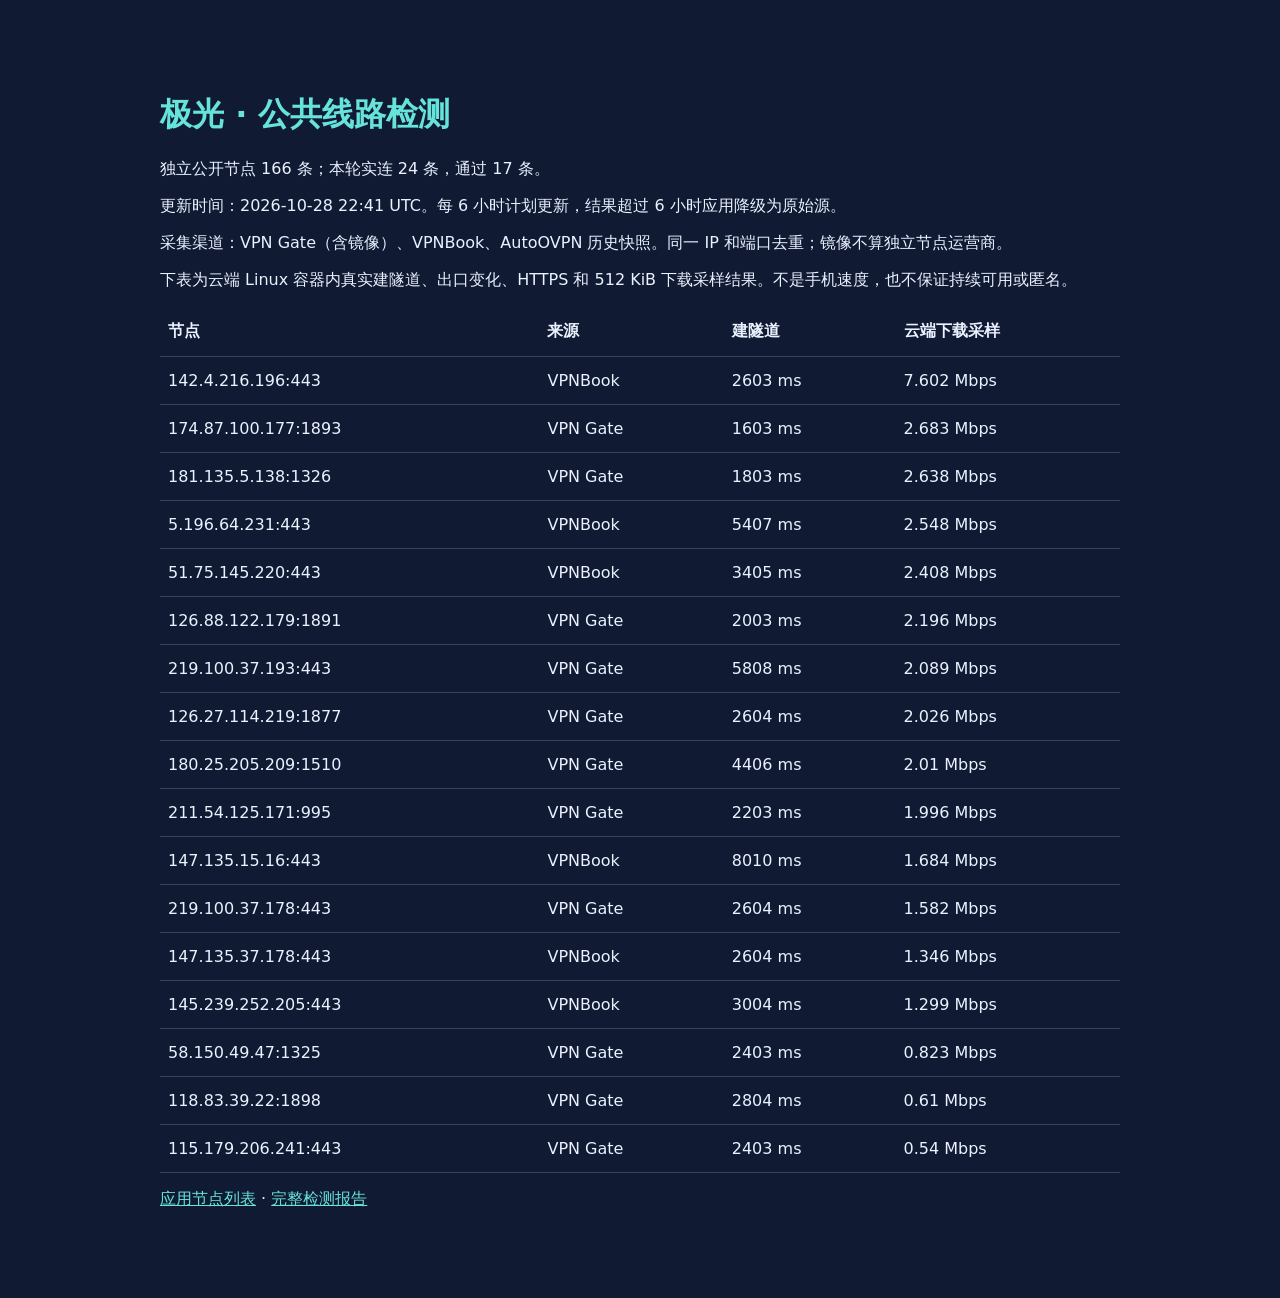
==== index.html @ 96c667cc "Refresh measured public node feed" ====
<!doctype html><html lang="zh-CN"><meta charset="utf-8"><meta name="viewport" content="width=device-width,initial-scale=1"><title>极光 · 公共线路检测</title>
<style>body{font:16px system-ui;background:#101a32;color:#eaf1ff;max-width:960px;margin:48px auto;padding:24px}h1{color:#66e3db}table{width:100%;border-collapse:collapse}th,td{text-align:left;padding:14px 8px;border-bottom:1px solid #334564}a{color:#66e3db}small{color:#b2c4df}</style><h1>极光 · 公共线路检测</h1><p>独立公开节点 166 条；本轮实连 24 条，通过 17 条。</p><p>更新时间：2026-10-28 22:41 UTC。每 6 小时计划更新，结果超过 6 小时应用降级为原始源。</p><p>采集渠道：VPN Gate（含镜像）、VPNBook、AutoOVPN 历史快照。同一 IP 和端口去重；镜像不算独立节点运营商。</p><p>下表为云端 Linux 容器内真实建隧道、出口变化、HTTPS 和 512 KiB 下载采样结果。不是手机速度，也不保证持续可用或匿名。</p><table><thead><tr><th>节点</th><th>来源</th><th>建隧道</th><th>云端下载采样</th></tr></thead><tbody><tr><td>142.4.216.196:443</td><td>VPNBook</td><td>2603 ms</td><td>7.602 Mbps</td></tr><tr><td>174.87.100.177:1893</td><td>VPN Gate</td><td>1603 ms</td><td>2.683 Mbps</td></tr><tr><td>181.135.5.138:1326</td><td>VPN Gate</td><td>1803 ms</td><td>2.638 Mbps</td></tr><tr><td>5.196.64.231:443</td><td>VPNBook</td><td>5407 ms</td><td>2.548 Mbps</td></tr><tr><td>51.75.145.220:443</td><td>VPNBook</td><td>3405 ms</td><td>2.408 Mbps</td></tr><tr><td>126.88.122.179:1891</td><td>VPN Gate</td><td>2003 ms</td><td>2.196 Mbps</td></tr><tr><td>219.100.37.193:443</td><td>VPN Gate</td><td>5808 ms</td><td>2.089 Mbps</td></tr><tr><td>126.27.114.219:1877</td><td>VPN Gate</td><td>2604 ms</td><td>2.026 Mbps</td></tr><tr><td>180.25.205.209:1510</td><td>VPN Gate</td><td>4406 ms</td><td>2.01 Mbps</td></tr><tr><td>211.54.125.171:995</td><td>VPN Gate</td><td>2203 ms</td><td>1.996 Mbps</td></tr><tr><td>147.135.15.16:443</td><td>VPNBook</td><td>8010 ms</td><td>1.684 Mbps</td></tr><tr><td>219.100.37.178:443</td><td>VPN Gate</td><td>2604 ms</td><td>1.582 Mbps</td></tr><tr><td>147.135.37.178:443</td><td>VPNBook</td><td>2604 ms</td><td>1.346 Mbps</td></tr><tr><td>145.239.252.205:443</td><td>VPNBook</td><td>3004 ms</td><td>1.299 Mbps</td></tr><tr><td>58.150.49.47:1325</td><td>VPN Gate</td><td>2403 ms</td><td>0.823 Mbps</td></tr><tr><td>118.83.39.22:1898</td><td>VPN Gate</td><td>2804 ms</td><td>0.61 Mbps</td></tr><tr><td>115.179.206.241:443</td><td>VPN Gate</td><td>2403 ms</td><td>0.54 Mbps</td></tr></tbody></table><p><a href="nodes.csv">应用节点列表</a> · <a href="status.json">完整检测报告</a></p></html>
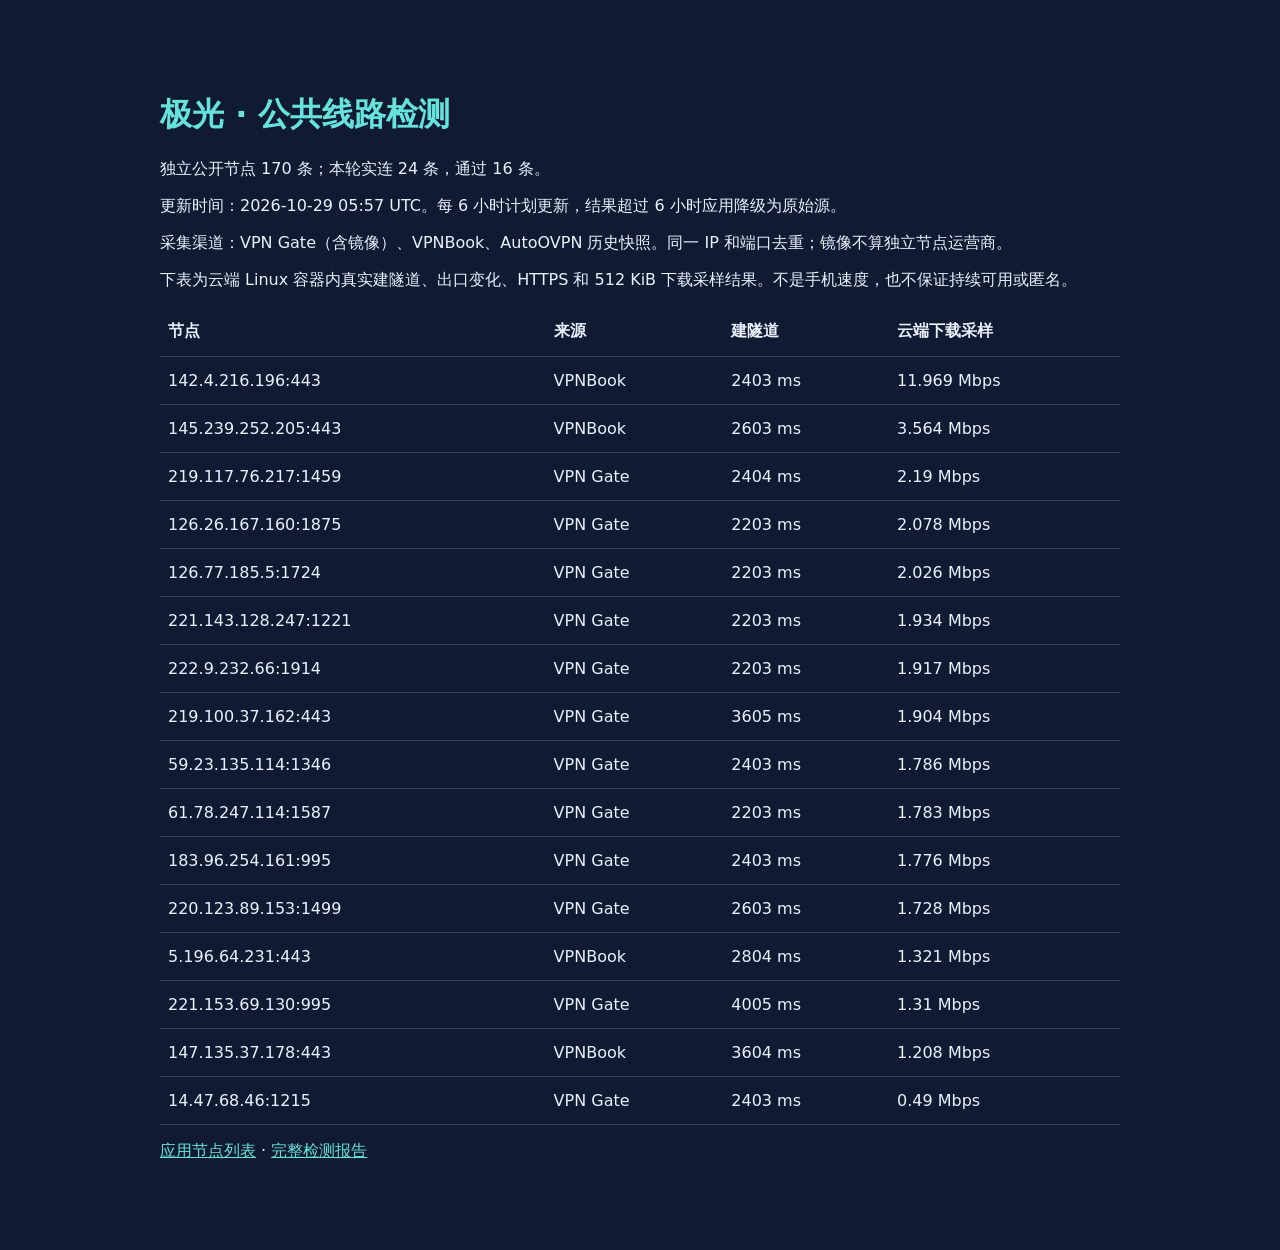
==== commit cb4a4c71: "Refresh measured public node feed" ====
--- a/index.html
+++ b/index.html
@@ -1,2 +1,2 @@
 <!doctype html><html lang="zh-CN"><meta charset="utf-8"><meta name="viewport" content="width=device-width,initial-scale=1"><title>极光 · 公共线路检测</title>
-<style>body{font:16px system-ui;background:#101a32;color:#eaf1ff;max-width:960px;margin:48px auto;padding:24px}h1{color:#66e3db}table{width:100%;border-collapse:collapse}th,td{text-align:left;padding:14px 8px;border-bottom:1px solid #334564}a{color:#66e3db}small{color:#b2c4df}</style><h1>极光 · 公共线路检测</h1><p>独立公开节点 166 条；本轮实连 24 条，通过 17 条。</p><p>更新时间：2026-10-28 22:41 UTC。每 6 小时计划更新，结果超过 6 小时应用降级为原始源。</p><p>采集渠道：VPN Gate（含镜像）、VPNBook、AutoOVPN 历史快照。同一 IP 和端口去重；镜像不算独立节点运营商。</p><p>下表为云端 Linux 容器内真实建隧道、出口变化、HTTPS 和 512 KiB 下载采样结果。不是手机速度，也不保证持续可用或匿名。</p><table><thead><tr><th>节点</th><th>来源</th><th>建隧道</th><th>云端下载采样</th></tr></thead><tbody><tr><td>142.4.216.196:443</td><td>VPNBook</td><td>2603 ms</td><td>7.602 Mbps</td></tr><tr><td>174.87.100.177:1893</td><td>VPN Gate</td><td>1603 ms</td><td>2.683 Mbps</td></tr><tr><td>181.135.5.138:1326</td><td>VPN Gate</td><td>1803 ms</td><td>2.638 Mbps</td></tr><tr><td>5.196.64.231:443</td><td>VPNBook</td><td>5407 ms</td><td>2.548 Mbps</td></tr><tr><td>51.75.145.220:443</td><td>VPNBook</td><td>3405 ms</td><td>2.408 Mbps</td></tr><tr><td>126.88.122.179:1891</td><td>VPN Gate</td><td>2003 ms</td><td>2.196 Mbps</td></tr><tr><td>219.100.37.193:443</td><td>VPN Gate</td><td>5808 ms</td><td>2.089 Mbps</td></tr><tr><td>126.27.114.219:1877</td><td>VPN Gate</td><td>2604 ms</td><td>2.026 Mbps</td></tr><tr><td>180.25.205.209:1510</td><td>VPN Gate</td><td>4406 ms</td><td>2.01 Mbps</td></tr><tr><td>211.54.125.171:995</td><td>VPN Gate</td><td>2203 ms</td><td>1.996 Mbps</td></tr><tr><td>147.135.15.16:443</td><td>VPNBook</td><td>8010 ms</td><td>1.684 Mbps</td></tr><tr><td>219.100.37.178:443</td><td>VPN Gate</td><td>2604 ms</td><td>1.582 Mbps</td></tr><tr><td>147.135.37.178:443</td><td>VPNBook</td><td>2604 ms</td><td>1.346 Mbps</td></tr><tr><td>145.239.252.205:443</td><td>VPNBook</td><td>3004 ms</td><td>1.299 Mbps</td></tr><tr><td>58.150.49.47:1325</td><td>VPN Gate</td><td>2403 ms</td><td>0.823 Mbps</td></tr><tr><td>118.83.39.22:1898</td><td>VPN Gate</td><td>2804 ms</td><td>0.61 Mbps</td></tr><tr><td>115.179.206.241:443</td><td>VPN Gate</td><td>2403 ms</td><td>0.54 Mbps</td></tr></tbody></table><p><a href="nodes.csv">应用节点列表</a> · <a href="status.json">完整检测报告</a></p></html>+<style>body{font:16px system-ui;background:#101a32;color:#eaf1ff;max-width:960px;margin:48px auto;padding:24px}h1{color:#66e3db}table{width:100%;border-collapse:collapse}th,td{text-align:left;padding:14px 8px;border-bottom:1px solid #334564}a{color:#66e3db}small{color:#b2c4df}</style><h1>极光 · 公共线路检测</h1><p>独立公开节点 170 条；本轮实连 24 条，通过 16 条。</p><p>更新时间：2026-10-29 05:57 UTC。每 6 小时计划更新，结果超过 6 小时应用降级为原始源。</p><p>采集渠道：VPN Gate（含镜像）、VPNBook、AutoOVPN 历史快照。同一 IP 和端口去重；镜像不算独立节点运营商。</p><p>下表为云端 Linux 容器内真实建隧道、出口变化、HTTPS 和 512 KiB 下载采样结果。不是手机速度，也不保证持续可用或匿名。</p><table><thead><tr><th>节点</th><th>来源</th><th>建隧道</th><th>云端下载采样</th></tr></thead><tbody><tr><td>142.4.216.196:443</td><td>VPNBook</td><td>2403 ms</td><td>11.969 Mbps</td></tr><tr><td>145.239.252.205:443</td><td>VPNBook</td><td>2603 ms</td><td>3.564 Mbps</td></tr><tr><td>219.117.76.217:1459</td><td>VPN Gate</td><td>2404 ms</td><td>2.19 Mbps</td></tr><tr><td>126.26.167.160:1875</td><td>VPN Gate</td><td>2203 ms</td><td>2.078 Mbps</td></tr><tr><td>126.77.185.5:1724</td><td>VPN Gate</td><td>2203 ms</td><td>2.026 Mbps</td></tr><tr><td>221.143.128.247:1221</td><td>VPN Gate</td><td>2203 ms</td><td>1.934 Mbps</td></tr><tr><td>222.9.232.66:1914</td><td>VPN Gate</td><td>2203 ms</td><td>1.917 Mbps</td></tr><tr><td>219.100.37.162:443</td><td>VPN Gate</td><td>3605 ms</td><td>1.904 Mbps</td></tr><tr><td>59.23.135.114:1346</td><td>VPN Gate</td><td>2403 ms</td><td>1.786 Mbps</td></tr><tr><td>61.78.247.114:1587</td><td>VPN Gate</td><td>2203 ms</td><td>1.783 Mbps</td></tr><tr><td>183.96.254.161:995</td><td>VPN Gate</td><td>2403 ms</td><td>1.776 Mbps</td></tr><tr><td>220.123.89.153:1499</td><td>VPN Gate</td><td>2603 ms</td><td>1.728 Mbps</td></tr><tr><td>5.196.64.231:443</td><td>VPNBook</td><td>2804 ms</td><td>1.321 Mbps</td></tr><tr><td>221.153.69.130:995</td><td>VPN Gate</td><td>4005 ms</td><td>1.31 Mbps</td></tr><tr><td>147.135.37.178:443</td><td>VPNBook</td><td>3604 ms</td><td>1.208 Mbps</td></tr><tr><td>14.47.68.46:1215</td><td>VPN Gate</td><td>2403 ms</td><td>0.49 Mbps</td></tr></tbody></table><p><a href="nodes.csv">应用节点列表</a> · <a href="status.json">完整检测报告</a></p></html>
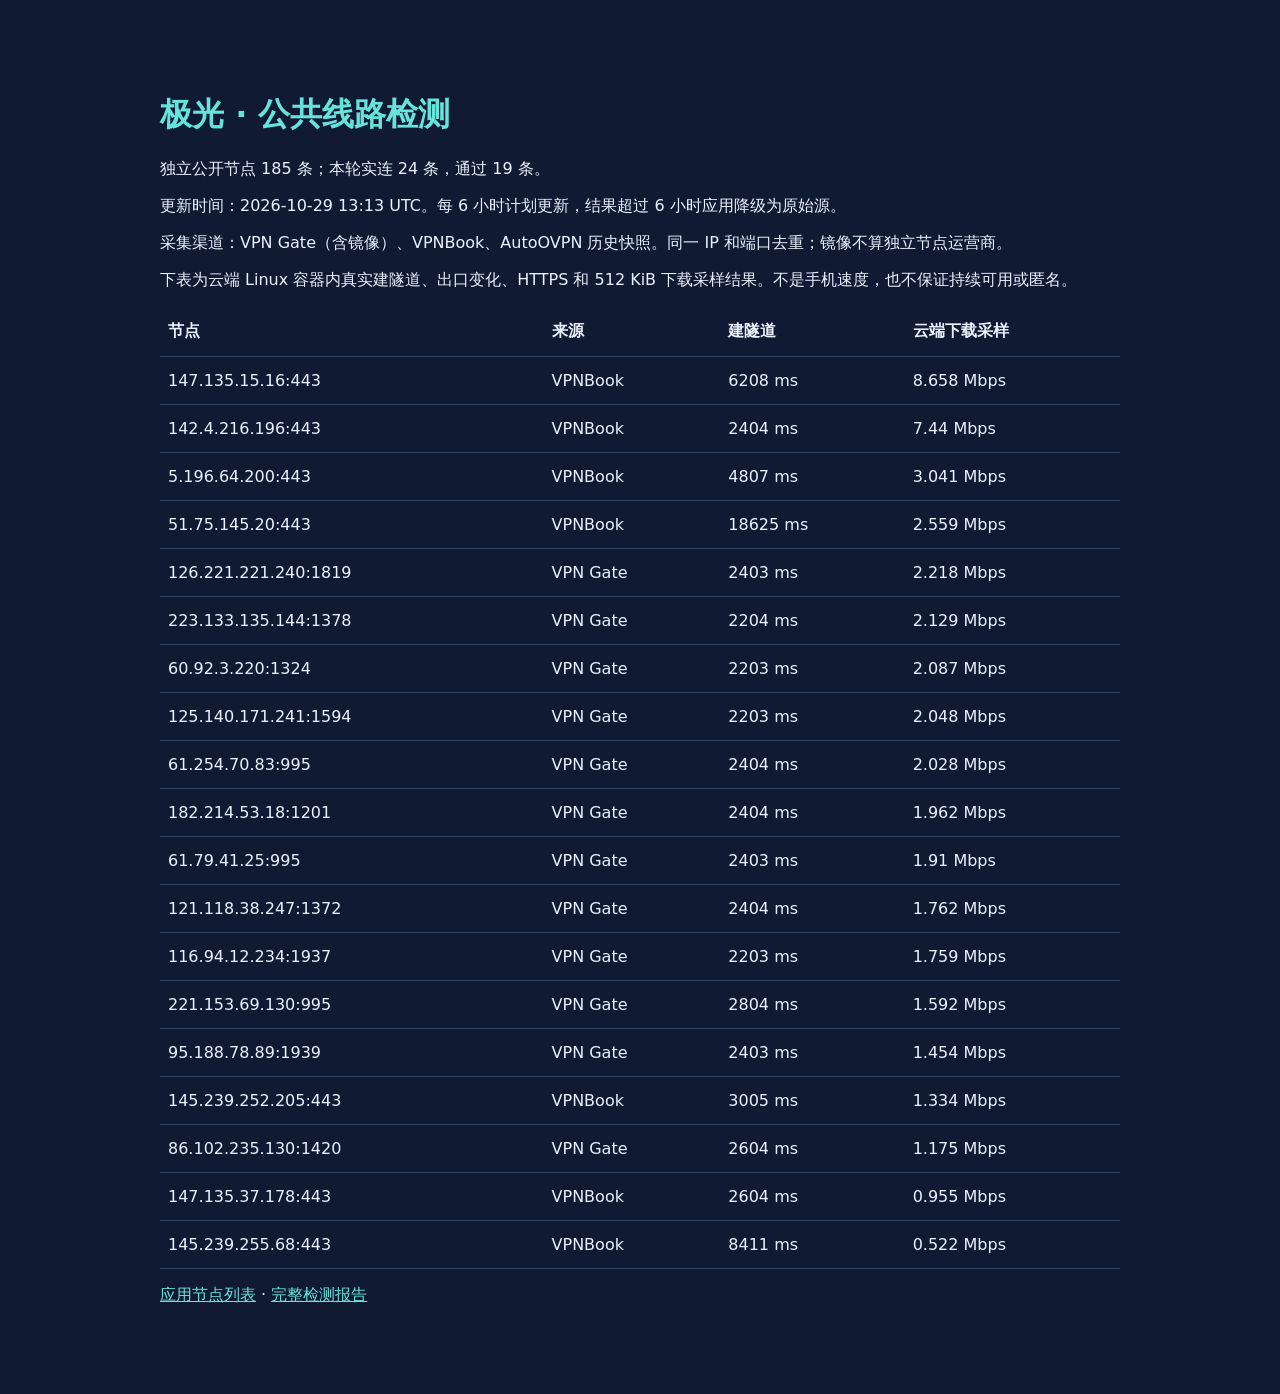
==== commit f9646e19: "Refresh measured public node feed" ====
--- a/index.html
+++ b/index.html
@@ -1,2 +1,2 @@
 <!doctype html><html lang="zh-CN"><meta charset="utf-8"><meta name="viewport" content="width=device-width,initial-scale=1"><title>极光 · 公共线路检测</title>
-<style>body{font:16px system-ui;background:#101a32;color:#eaf1ff;max-width:960px;margin:48px auto;padding:24px}h1{color:#66e3db}table{width:100%;border-collapse:collapse}th,td{text-align:left;padding:14px 8px;border-bottom:1px solid #334564}a{color:#66e3db}small{color:#b2c4df}</style><h1>极光 · 公共线路检测</h1><p>独立公开节点 170 条；本轮实连 24 条，通过 16 条。</p><p>更新时间：2026-10-29 05:57 UTC。每 6 小时计划更新，结果超过 6 小时应用降级为原始源。</p><p>采集渠道：VPN Gate（含镜像）、VPNBook、AutoOVPN 历史快照。同一 IP 和端口去重；镜像不算独立节点运营商。</p><p>下表为云端 Linux 容器内真实建隧道、出口变化、HTTPS 和 512 KiB 下载采样结果。不是手机速度，也不保证持续可用或匿名。</p><table><thead><tr><th>节点</th><th>来源</th><th>建隧道</th><th>云端下载采样</th></tr></thead><tbody><tr><td>142.4.216.196:443</td><td>VPNBook</td><td>2403 ms</td><td>11.969 Mbps</td></tr><tr><td>145.239.252.205:443</td><td>VPNBook</td><td>2603 ms</td><td>3.564 Mbps</td></tr><tr><td>219.117.76.217:1459</td><td>VPN Gate</td><td>2404 ms</td><td>2.19 Mbps</td></tr><tr><td>126.26.167.160:1875</td><td>VPN Gate</td><td>2203 ms</td><td>2.078 Mbps</td></tr><tr><td>126.77.185.5:1724</td><td>VPN Gate</td><td>2203 ms</td><td>2.026 Mbps</td></tr><tr><td>221.143.128.247:1221</td><td>VPN Gate</td><td>2203 ms</td><td>1.934 Mbps</td></tr><tr><td>222.9.232.66:1914</td><td>VPN Gate</td><td>2203 ms</td><td>1.917 Mbps</td></tr><tr><td>219.100.37.162:443</td><td>VPN Gate</td><td>3605 ms</td><td>1.904 Mbps</td></tr><tr><td>59.23.135.114:1346</td><td>VPN Gate</td><td>2403 ms</td><td>1.786 Mbps</td></tr><tr><td>61.78.247.114:1587</td><td>VPN Gate</td><td>2203 ms</td><td>1.783 Mbps</td></tr><tr><td>183.96.254.161:995</td><td>VPN Gate</td><td>2403 ms</td><td>1.776 Mbps</td></tr><tr><td>220.123.89.153:1499</td><td>VPN Gate</td><td>2603 ms</td><td>1.728 Mbps</td></tr><tr><td>5.196.64.231:443</td><td>VPNBook</td><td>2804 ms</td><td>1.321 Mbps</td></tr><tr><td>221.153.69.130:995</td><td>VPN Gate</td><td>4005 ms</td><td>1.31 Mbps</td></tr><tr><td>147.135.37.178:443</td><td>VPNBook</td><td>3604 ms</td><td>1.208 Mbps</td></tr><tr><td>14.47.68.46:1215</td><td>VPN Gate</td><td>2403 ms</td><td>0.49 Mbps</td></tr></tbody></table><p><a href="nodes.csv">应用节点列表</a> · <a href="status.json">完整检测报告</a></p></html>+<style>body{font:16px system-ui;background:#101a32;color:#eaf1ff;max-width:960px;margin:48px auto;padding:24px}h1{color:#66e3db}table{width:100%;border-collapse:collapse}th,td{text-align:left;padding:14px 8px;border-bottom:1px solid #334564}a{color:#66e3db}small{color:#b2c4df}</style><h1>极光 · 公共线路检测</h1><p>独立公开节点 185 条；本轮实连 24 条，通过 19 条。</p><p>更新时间：2026-10-29 13:13 UTC。每 6 小时计划更新，结果超过 6 小时应用降级为原始源。</p><p>采集渠道：VPN Gate（含镜像）、VPNBook、AutoOVPN 历史快照。同一 IP 和端口去重；镜像不算独立节点运营商。</p><p>下表为云端 Linux 容器内真实建隧道、出口变化、HTTPS 和 512 KiB 下载采样结果。不是手机速度，也不保证持续可用或匿名。</p><table><thead><tr><th>节点</th><th>来源</th><th>建隧道</th><th>云端下载采样</th></tr></thead><tbody><tr><td>147.135.15.16:443</td><td>VPNBook</td><td>6208 ms</td><td>8.658 Mbps</td></tr><tr><td>142.4.216.196:443</td><td>VPNBook</td><td>2404 ms</td><td>7.44 Mbps</td></tr><tr><td>5.196.64.200:443</td><td>VPNBook</td><td>4807 ms</td><td>3.041 Mbps</td></tr><tr><td>51.75.145.20:443</td><td>VPNBook</td><td>18625 ms</td><td>2.559 Mbps</td></tr><tr><td>126.221.221.240:1819</td><td>VPN Gate</td><td>2403 ms</td><td>2.218 Mbps</td></tr><tr><td>223.133.135.144:1378</td><td>VPN Gate</td><td>2204 ms</td><td>2.129 Mbps</td></tr><tr><td>60.92.3.220:1324</td><td>VPN Gate</td><td>2203 ms</td><td>2.087 Mbps</td></tr><tr><td>125.140.171.241:1594</td><td>VPN Gate</td><td>2203 ms</td><td>2.048 Mbps</td></tr><tr><td>61.254.70.83:995</td><td>VPN Gate</td><td>2404 ms</td><td>2.028 Mbps</td></tr><tr><td>182.214.53.18:1201</td><td>VPN Gate</td><td>2404 ms</td><td>1.962 Mbps</td></tr><tr><td>61.79.41.25:995</td><td>VPN Gate</td><td>2403 ms</td><td>1.91 Mbps</td></tr><tr><td>121.118.38.247:1372</td><td>VPN Gate</td><td>2404 ms</td><td>1.762 Mbps</td></tr><tr><td>116.94.12.234:1937</td><td>VPN Gate</td><td>2203 ms</td><td>1.759 Mbps</td></tr><tr><td>221.153.69.130:995</td><td>VPN Gate</td><td>2804 ms</td><td>1.592 Mbps</td></tr><tr><td>95.188.78.89:1939</td><td>VPN Gate</td><td>2403 ms</td><td>1.454 Mbps</td></tr><tr><td>145.239.252.205:443</td><td>VPNBook</td><td>3005 ms</td><td>1.334 Mbps</td></tr><tr><td>86.102.235.130:1420</td><td>VPN Gate</td><td>2604 ms</td><td>1.175 Mbps</td></tr><tr><td>147.135.37.178:443</td><td>VPNBook</td><td>2604 ms</td><td>0.955 Mbps</td></tr><tr><td>145.239.255.68:443</td><td>VPNBook</td><td>8411 ms</td><td>0.522 Mbps</td></tr></tbody></table><p><a href="nodes.csv">应用节点列表</a> · <a href="status.json">完整检测报告</a></p></html>
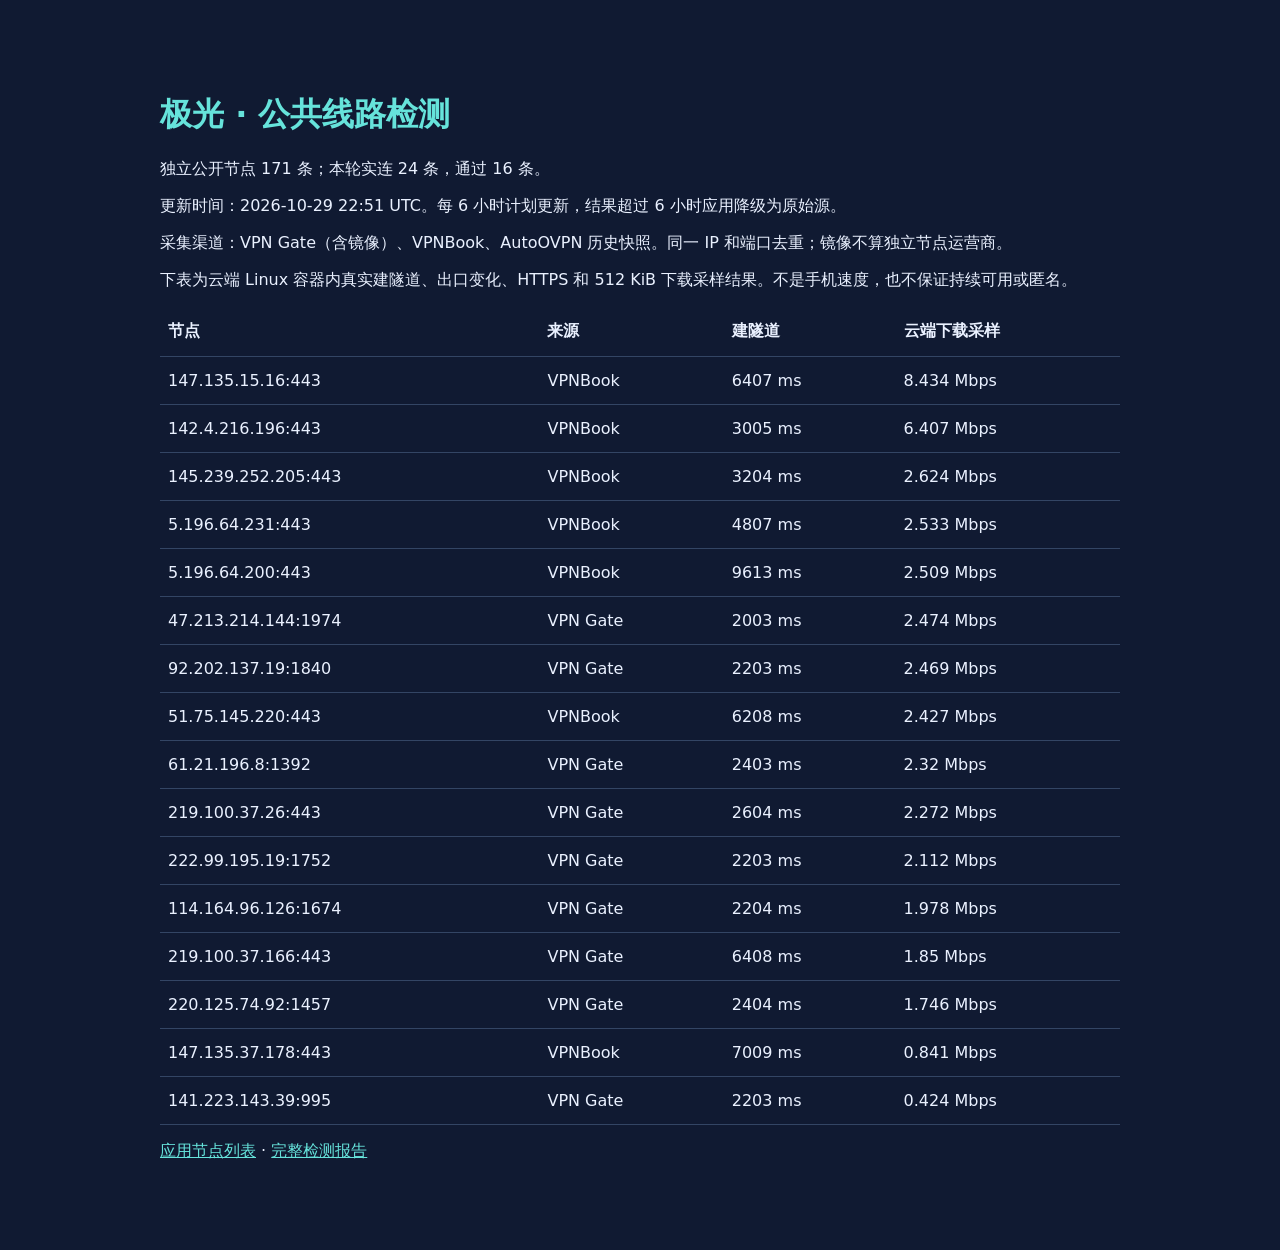
==== commit 86116065: "Refresh measured public node feed" ====
--- a/index.html
+++ b/index.html
@@ -1,2 +1,2 @@
 <!doctype html><html lang="zh-CN"><meta charset="utf-8"><meta name="viewport" content="width=device-width,initial-scale=1"><title>极光 · 公共线路检测</title>
-<style>body{font:16px system-ui;background:#101a32;color:#eaf1ff;max-width:960px;margin:48px auto;padding:24px}h1{color:#66e3db}table{width:100%;border-collapse:collapse}th,td{text-align:left;padding:14px 8px;border-bottom:1px solid #334564}a{color:#66e3db}small{color:#b2c4df}</style><h1>极光 · 公共线路检测</h1><p>独立公开节点 185 条；本轮实连 24 条，通过 19 条。</p><p>更新时间：2026-10-29 13:13 UTC。每 6 小时计划更新，结果超过 6 小时应用降级为原始源。</p><p>采集渠道：VPN Gate（含镜像）、VPNBook、AutoOVPN 历史快照。同一 IP 和端口去重；镜像不算独立节点运营商。</p><p>下表为云端 Linux 容器内真实建隧道、出口变化、HTTPS 和 512 KiB 下载采样结果。不是手机速度，也不保证持续可用或匿名。</p><table><thead><tr><th>节点</th><th>来源</th><th>建隧道</th><th>云端下载采样</th></tr></thead><tbody><tr><td>147.135.15.16:443</td><td>VPNBook</td><td>6208 ms</td><td>8.658 Mbps</td></tr><tr><td>142.4.216.196:443</td><td>VPNBook</td><td>2404 ms</td><td>7.44 Mbps</td></tr><tr><td>5.196.64.200:443</td><td>VPNBook</td><td>4807 ms</td><td>3.041 Mbps</td></tr><tr><td>51.75.145.20:443</td><td>VPNBook</td><td>18625 ms</td><td>2.559 Mbps</td></tr><tr><td>126.221.221.240:1819</td><td>VPN Gate</td><td>2403 ms</td><td>2.218 Mbps</td></tr><tr><td>223.133.135.144:1378</td><td>VPN Gate</td><td>2204 ms</td><td>2.129 Mbps</td></tr><tr><td>60.92.3.220:1324</td><td>VPN Gate</td><td>2203 ms</td><td>2.087 Mbps</td></tr><tr><td>125.140.171.241:1594</td><td>VPN Gate</td><td>2203 ms</td><td>2.048 Mbps</td></tr><tr><td>61.254.70.83:995</td><td>VPN Gate</td><td>2404 ms</td><td>2.028 Mbps</td></tr><tr><td>182.214.53.18:1201</td><td>VPN Gate</td><td>2404 ms</td><td>1.962 Mbps</td></tr><tr><td>61.79.41.25:995</td><td>VPN Gate</td><td>2403 ms</td><td>1.91 Mbps</td></tr><tr><td>121.118.38.247:1372</td><td>VPN Gate</td><td>2404 ms</td><td>1.762 Mbps</td></tr><tr><td>116.94.12.234:1937</td><td>VPN Gate</td><td>2203 ms</td><td>1.759 Mbps</td></tr><tr><td>221.153.69.130:995</td><td>VPN Gate</td><td>2804 ms</td><td>1.592 Mbps</td></tr><tr><td>95.188.78.89:1939</td><td>VPN Gate</td><td>2403 ms</td><td>1.454 Mbps</td></tr><tr><td>145.239.252.205:443</td><td>VPNBook</td><td>3005 ms</td><td>1.334 Mbps</td></tr><tr><td>86.102.235.130:1420</td><td>VPN Gate</td><td>2604 ms</td><td>1.175 Mbps</td></tr><tr><td>147.135.37.178:443</td><td>VPNBook</td><td>2604 ms</td><td>0.955 Mbps</td></tr><tr><td>145.239.255.68:443</td><td>VPNBook</td><td>8411 ms</td><td>0.522 Mbps</td></tr></tbody></table><p><a href="nodes.csv">应用节点列表</a> · <a href="status.json">完整检测报告</a></p></html>+<style>body{font:16px system-ui;background:#101a32;color:#eaf1ff;max-width:960px;margin:48px auto;padding:24px}h1{color:#66e3db}table{width:100%;border-collapse:collapse}th,td{text-align:left;padding:14px 8px;border-bottom:1px solid #334564}a{color:#66e3db}small{color:#b2c4df}</style><h1>极光 · 公共线路检测</h1><p>独立公开节点 171 条；本轮实连 24 条，通过 16 条。</p><p>更新时间：2026-10-29 22:51 UTC。每 6 小时计划更新，结果超过 6 小时应用降级为原始源。</p><p>采集渠道：VPN Gate（含镜像）、VPNBook、AutoOVPN 历史快照。同一 IP 和端口去重；镜像不算独立节点运营商。</p><p>下表为云端 Linux 容器内真实建隧道、出口变化、HTTPS 和 512 KiB 下载采样结果。不是手机速度，也不保证持续可用或匿名。</p><table><thead><tr><th>节点</th><th>来源</th><th>建隧道</th><th>云端下载采样</th></tr></thead><tbody><tr><td>147.135.15.16:443</td><td>VPNBook</td><td>6407 ms</td><td>8.434 Mbps</td></tr><tr><td>142.4.216.196:443</td><td>VPNBook</td><td>3005 ms</td><td>6.407 Mbps</td></tr><tr><td>145.239.252.205:443</td><td>VPNBook</td><td>3204 ms</td><td>2.624 Mbps</td></tr><tr><td>5.196.64.231:443</td><td>VPNBook</td><td>4807 ms</td><td>2.533 Mbps</td></tr><tr><td>5.196.64.200:443</td><td>VPNBook</td><td>9613 ms</td><td>2.509 Mbps</td></tr><tr><td>47.213.214.144:1974</td><td>VPN Gate</td><td>2003 ms</td><td>2.474 Mbps</td></tr><tr><td>92.202.137.19:1840</td><td>VPN Gate</td><td>2203 ms</td><td>2.469 Mbps</td></tr><tr><td>51.75.145.220:443</td><td>VPNBook</td><td>6208 ms</td><td>2.427 Mbps</td></tr><tr><td>61.21.196.8:1392</td><td>VPN Gate</td><td>2403 ms</td><td>2.32 Mbps</td></tr><tr><td>219.100.37.26:443</td><td>VPN Gate</td><td>2604 ms</td><td>2.272 Mbps</td></tr><tr><td>222.99.195.19:1752</td><td>VPN Gate</td><td>2203 ms</td><td>2.112 Mbps</td></tr><tr><td>114.164.96.126:1674</td><td>VPN Gate</td><td>2204 ms</td><td>1.978 Mbps</td></tr><tr><td>219.100.37.166:443</td><td>VPN Gate</td><td>6408 ms</td><td>1.85 Mbps</td></tr><tr><td>220.125.74.92:1457</td><td>VPN Gate</td><td>2404 ms</td><td>1.746 Mbps</td></tr><tr><td>147.135.37.178:443</td><td>VPNBook</td><td>7009 ms</td><td>0.841 Mbps</td></tr><tr><td>141.223.143.39:995</td><td>VPN Gate</td><td>2203 ms</td><td>0.424 Mbps</td></tr></tbody></table><p><a href="nodes.csv">应用节点列表</a> · <a href="status.json">完整检测报告</a></p></html>
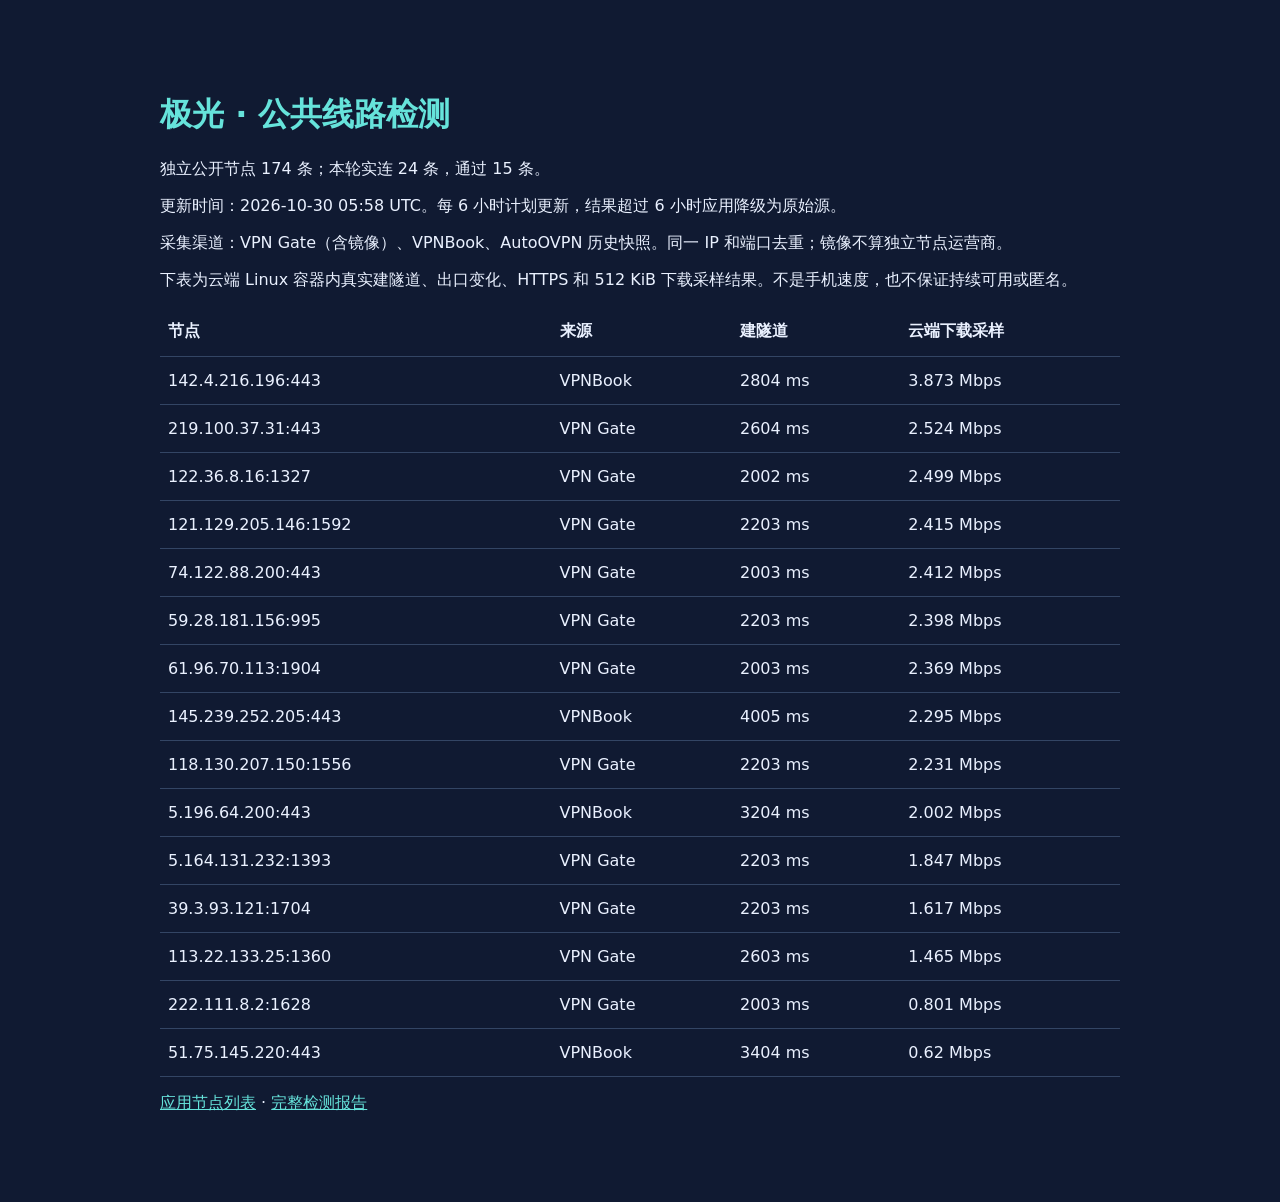
==== commit c13c4e0f: "Refresh measured public node feed" ====
--- a/index.html
+++ b/index.html
@@ -1,2 +1,2 @@
 <!doctype html><html lang="zh-CN"><meta charset="utf-8"><meta name="viewport" content="width=device-width,initial-scale=1"><title>极光 · 公共线路检测</title>
-<style>body{font:16px system-ui;background:#101a32;color:#eaf1ff;max-width:960px;margin:48px auto;padding:24px}h1{color:#66e3db}table{width:100%;border-collapse:collapse}th,td{text-align:left;padding:14px 8px;border-bottom:1px solid #334564}a{color:#66e3db}small{color:#b2c4df}</style><h1>极光 · 公共线路检测</h1><p>独立公开节点 171 条；本轮实连 24 条，通过 16 条。</p><p>更新时间：2026-10-29 22:51 UTC。每 6 小时计划更新，结果超过 6 小时应用降级为原始源。</p><p>采集渠道：VPN Gate（含镜像）、VPNBook、AutoOVPN 历史快照。同一 IP 和端口去重；镜像不算独立节点运营商。</p><p>下表为云端 Linux 容器内真实建隧道、出口变化、HTTPS 和 512 KiB 下载采样结果。不是手机速度，也不保证持续可用或匿名。</p><table><thead><tr><th>节点</th><th>来源</th><th>建隧道</th><th>云端下载采样</th></tr></thead><tbody><tr><td>147.135.15.16:443</td><td>VPNBook</td><td>6407 ms</td><td>8.434 Mbps</td></tr><tr><td>142.4.216.196:443</td><td>VPNBook</td><td>3005 ms</td><td>6.407 Mbps</td></tr><tr><td>145.239.252.205:443</td><td>VPNBook</td><td>3204 ms</td><td>2.624 Mbps</td></tr><tr><td>5.196.64.231:443</td><td>VPNBook</td><td>4807 ms</td><td>2.533 Mbps</td></tr><tr><td>5.196.64.200:443</td><td>VPNBook</td><td>9613 ms</td><td>2.509 Mbps</td></tr><tr><td>47.213.214.144:1974</td><td>VPN Gate</td><td>2003 ms</td><td>2.474 Mbps</td></tr><tr><td>92.202.137.19:1840</td><td>VPN Gate</td><td>2203 ms</td><td>2.469 Mbps</td></tr><tr><td>51.75.145.220:443</td><td>VPNBook</td><td>6208 ms</td><td>2.427 Mbps</td></tr><tr><td>61.21.196.8:1392</td><td>VPN Gate</td><td>2403 ms</td><td>2.32 Mbps</td></tr><tr><td>219.100.37.26:443</td><td>VPN Gate</td><td>2604 ms</td><td>2.272 Mbps</td></tr><tr><td>222.99.195.19:1752</td><td>VPN Gate</td><td>2203 ms</td><td>2.112 Mbps</td></tr><tr><td>114.164.96.126:1674</td><td>VPN Gate</td><td>2204 ms</td><td>1.978 Mbps</td></tr><tr><td>219.100.37.166:443</td><td>VPN Gate</td><td>6408 ms</td><td>1.85 Mbps</td></tr><tr><td>220.125.74.92:1457</td><td>VPN Gate</td><td>2404 ms</td><td>1.746 Mbps</td></tr><tr><td>147.135.37.178:443</td><td>VPNBook</td><td>7009 ms</td><td>0.841 Mbps</td></tr><tr><td>141.223.143.39:995</td><td>VPN Gate</td><td>2203 ms</td><td>0.424 Mbps</td></tr></tbody></table><p><a href="nodes.csv">应用节点列表</a> · <a href="status.json">完整检测报告</a></p></html>+<style>body{font:16px system-ui;background:#101a32;color:#eaf1ff;max-width:960px;margin:48px auto;padding:24px}h1{color:#66e3db}table{width:100%;border-collapse:collapse}th,td{text-align:left;padding:14px 8px;border-bottom:1px solid #334564}a{color:#66e3db}small{color:#b2c4df}</style><h1>极光 · 公共线路检测</h1><p>独立公开节点 174 条；本轮实连 24 条，通过 15 条。</p><p>更新时间：2026-10-30 05:58 UTC。每 6 小时计划更新，结果超过 6 小时应用降级为原始源。</p><p>采集渠道：VPN Gate（含镜像）、VPNBook、AutoOVPN 历史快照。同一 IP 和端口去重；镜像不算独立节点运营商。</p><p>下表为云端 Linux 容器内真实建隧道、出口变化、HTTPS 和 512 KiB 下载采样结果。不是手机速度，也不保证持续可用或匿名。</p><table><thead><tr><th>节点</th><th>来源</th><th>建隧道</th><th>云端下载采样</th></tr></thead><tbody><tr><td>142.4.216.196:443</td><td>VPNBook</td><td>2804 ms</td><td>3.873 Mbps</td></tr><tr><td>219.100.37.31:443</td><td>VPN Gate</td><td>2604 ms</td><td>2.524 Mbps</td></tr><tr><td>122.36.8.16:1327</td><td>VPN Gate</td><td>2002 ms</td><td>2.499 Mbps</td></tr><tr><td>121.129.205.146:1592</td><td>VPN Gate</td><td>2203 ms</td><td>2.415 Mbps</td></tr><tr><td>74.122.88.200:443</td><td>VPN Gate</td><td>2003 ms</td><td>2.412 Mbps</td></tr><tr><td>59.28.181.156:995</td><td>VPN Gate</td><td>2203 ms</td><td>2.398 Mbps</td></tr><tr><td>61.96.70.113:1904</td><td>VPN Gate</td><td>2003 ms</td><td>2.369 Mbps</td></tr><tr><td>145.239.252.205:443</td><td>VPNBook</td><td>4005 ms</td><td>2.295 Mbps</td></tr><tr><td>118.130.207.150:1556</td><td>VPN Gate</td><td>2203 ms</td><td>2.231 Mbps</td></tr><tr><td>5.196.64.200:443</td><td>VPNBook</td><td>3204 ms</td><td>2.002 Mbps</td></tr><tr><td>5.164.131.232:1393</td><td>VPN Gate</td><td>2203 ms</td><td>1.847 Mbps</td></tr><tr><td>39.3.93.121:1704</td><td>VPN Gate</td><td>2203 ms</td><td>1.617 Mbps</td></tr><tr><td>113.22.133.25:1360</td><td>VPN Gate</td><td>2603 ms</td><td>1.465 Mbps</td></tr><tr><td>222.111.8.2:1628</td><td>VPN Gate</td><td>2003 ms</td><td>0.801 Mbps</td></tr><tr><td>51.75.145.220:443</td><td>VPNBook</td><td>3404 ms</td><td>0.62 Mbps</td></tr></tbody></table><p><a href="nodes.csv">应用节点列表</a> · <a href="status.json">完整检测报告</a></p></html>
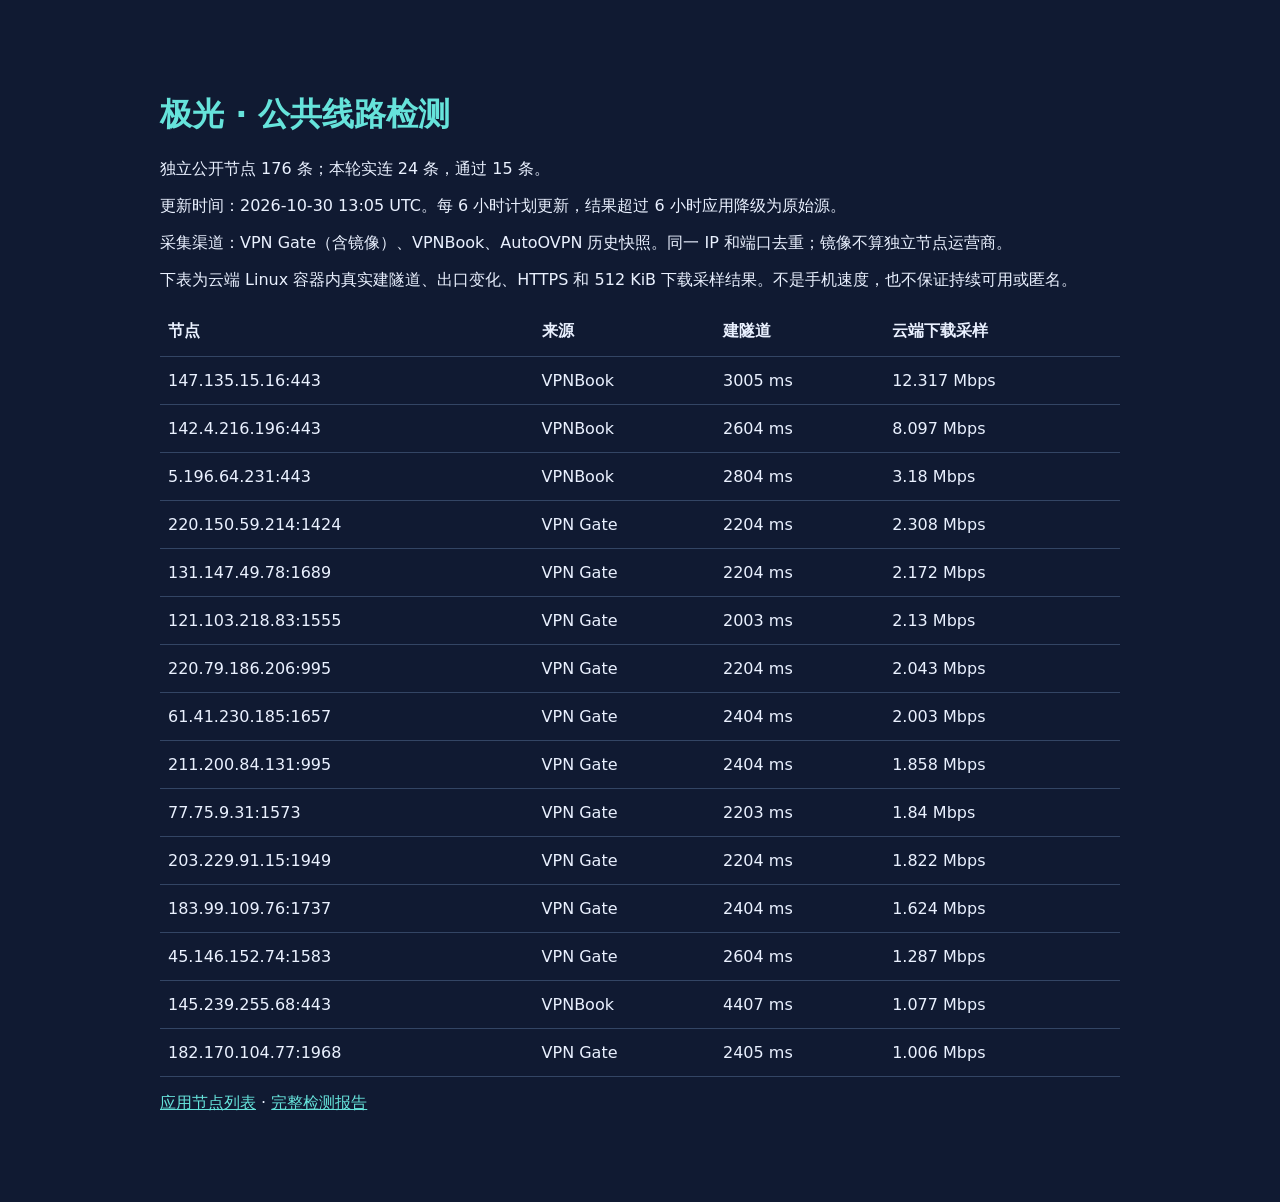
==== commit 1aa3274a: "Refresh measured public node feed" ====
--- a/index.html
+++ b/index.html
@@ -1,2 +1,2 @@
 <!doctype html><html lang="zh-CN"><meta charset="utf-8"><meta name="viewport" content="width=device-width,initial-scale=1"><title>极光 · 公共线路检测</title>
-<style>body{font:16px system-ui;background:#101a32;color:#eaf1ff;max-width:960px;margin:48px auto;padding:24px}h1{color:#66e3db}table{width:100%;border-collapse:collapse}th,td{text-align:left;padding:14px 8px;border-bottom:1px solid #334564}a{color:#66e3db}small{color:#b2c4df}</style><h1>极光 · 公共线路检测</h1><p>独立公开节点 174 条；本轮实连 24 条，通过 15 条。</p><p>更新时间：2026-10-30 05:58 UTC。每 6 小时计划更新，结果超过 6 小时应用降级为原始源。</p><p>采集渠道：VPN Gate（含镜像）、VPNBook、AutoOVPN 历史快照。同一 IP 和端口去重；镜像不算独立节点运营商。</p><p>下表为云端 Linux 容器内真实建隧道、出口变化、HTTPS 和 512 KiB 下载采样结果。不是手机速度，也不保证持续可用或匿名。</p><table><thead><tr><th>节点</th><th>来源</th><th>建隧道</th><th>云端下载采样</th></tr></thead><tbody><tr><td>142.4.216.196:443</td><td>VPNBook</td><td>2804 ms</td><td>3.873 Mbps</td></tr><tr><td>219.100.37.31:443</td><td>VPN Gate</td><td>2604 ms</td><td>2.524 Mbps</td></tr><tr><td>122.36.8.16:1327</td><td>VPN Gate</td><td>2002 ms</td><td>2.499 Mbps</td></tr><tr><td>121.129.205.146:1592</td><td>VPN Gate</td><td>2203 ms</td><td>2.415 Mbps</td></tr><tr><td>74.122.88.200:443</td><td>VPN Gate</td><td>2003 ms</td><td>2.412 Mbps</td></tr><tr><td>59.28.181.156:995</td><td>VPN Gate</td><td>2203 ms</td><td>2.398 Mbps</td></tr><tr><td>61.96.70.113:1904</td><td>VPN Gate</td><td>2003 ms</td><td>2.369 Mbps</td></tr><tr><td>145.239.252.205:443</td><td>VPNBook</td><td>4005 ms</td><td>2.295 Mbps</td></tr><tr><td>118.130.207.150:1556</td><td>VPN Gate</td><td>2203 ms</td><td>2.231 Mbps</td></tr><tr><td>5.196.64.200:443</td><td>VPNBook</td><td>3204 ms</td><td>2.002 Mbps</td></tr><tr><td>5.164.131.232:1393</td><td>VPN Gate</td><td>2203 ms</td><td>1.847 Mbps</td></tr><tr><td>39.3.93.121:1704</td><td>VPN Gate</td><td>2203 ms</td><td>1.617 Mbps</td></tr><tr><td>113.22.133.25:1360</td><td>VPN Gate</td><td>2603 ms</td><td>1.465 Mbps</td></tr><tr><td>222.111.8.2:1628</td><td>VPN Gate</td><td>2003 ms</td><td>0.801 Mbps</td></tr><tr><td>51.75.145.220:443</td><td>VPNBook</td><td>3404 ms</td><td>0.62 Mbps</td></tr></tbody></table><p><a href="nodes.csv">应用节点列表</a> · <a href="status.json">完整检测报告</a></p></html>+<style>body{font:16px system-ui;background:#101a32;color:#eaf1ff;max-width:960px;margin:48px auto;padding:24px}h1{color:#66e3db}table{width:100%;border-collapse:collapse}th,td{text-align:left;padding:14px 8px;border-bottom:1px solid #334564}a{color:#66e3db}small{color:#b2c4df}</style><h1>极光 · 公共线路检测</h1><p>独立公开节点 176 条；本轮实连 24 条，通过 15 条。</p><p>更新时间：2026-10-30 13:05 UTC。每 6 小时计划更新，结果超过 6 小时应用降级为原始源。</p><p>采集渠道：VPN Gate（含镜像）、VPNBook、AutoOVPN 历史快照。同一 IP 和端口去重；镜像不算独立节点运营商。</p><p>下表为云端 Linux 容器内真实建隧道、出口变化、HTTPS 和 512 KiB 下载采样结果。不是手机速度，也不保证持续可用或匿名。</p><table><thead><tr><th>节点</th><th>来源</th><th>建隧道</th><th>云端下载采样</th></tr></thead><tbody><tr><td>147.135.15.16:443</td><td>VPNBook</td><td>3005 ms</td><td>12.317 Mbps</td></tr><tr><td>142.4.216.196:443</td><td>VPNBook</td><td>2604 ms</td><td>8.097 Mbps</td></tr><tr><td>5.196.64.231:443</td><td>VPNBook</td><td>2804 ms</td><td>3.18 Mbps</td></tr><tr><td>220.150.59.214:1424</td><td>VPN Gate</td><td>2204 ms</td><td>2.308 Mbps</td></tr><tr><td>131.147.49.78:1689</td><td>VPN Gate</td><td>2204 ms</td><td>2.172 Mbps</td></tr><tr><td>121.103.218.83:1555</td><td>VPN Gate</td><td>2003 ms</td><td>2.13 Mbps</td></tr><tr><td>220.79.186.206:995</td><td>VPN Gate</td><td>2204 ms</td><td>2.043 Mbps</td></tr><tr><td>61.41.230.185:1657</td><td>VPN Gate</td><td>2404 ms</td><td>2.003 Mbps</td></tr><tr><td>211.200.84.131:995</td><td>VPN Gate</td><td>2404 ms</td><td>1.858 Mbps</td></tr><tr><td>77.75.9.31:1573</td><td>VPN Gate</td><td>2203 ms</td><td>1.84 Mbps</td></tr><tr><td>203.229.91.15:1949</td><td>VPN Gate</td><td>2204 ms</td><td>1.822 Mbps</td></tr><tr><td>183.99.109.76:1737</td><td>VPN Gate</td><td>2404 ms</td><td>1.624 Mbps</td></tr><tr><td>45.146.152.74:1583</td><td>VPN Gate</td><td>2604 ms</td><td>1.287 Mbps</td></tr><tr><td>145.239.255.68:443</td><td>VPNBook</td><td>4407 ms</td><td>1.077 Mbps</td></tr><tr><td>182.170.104.77:1968</td><td>VPN Gate</td><td>2405 ms</td><td>1.006 Mbps</td></tr></tbody></table><p><a href="nodes.csv">应用节点列表</a> · <a href="status.json">完整检测报告</a></p></html>
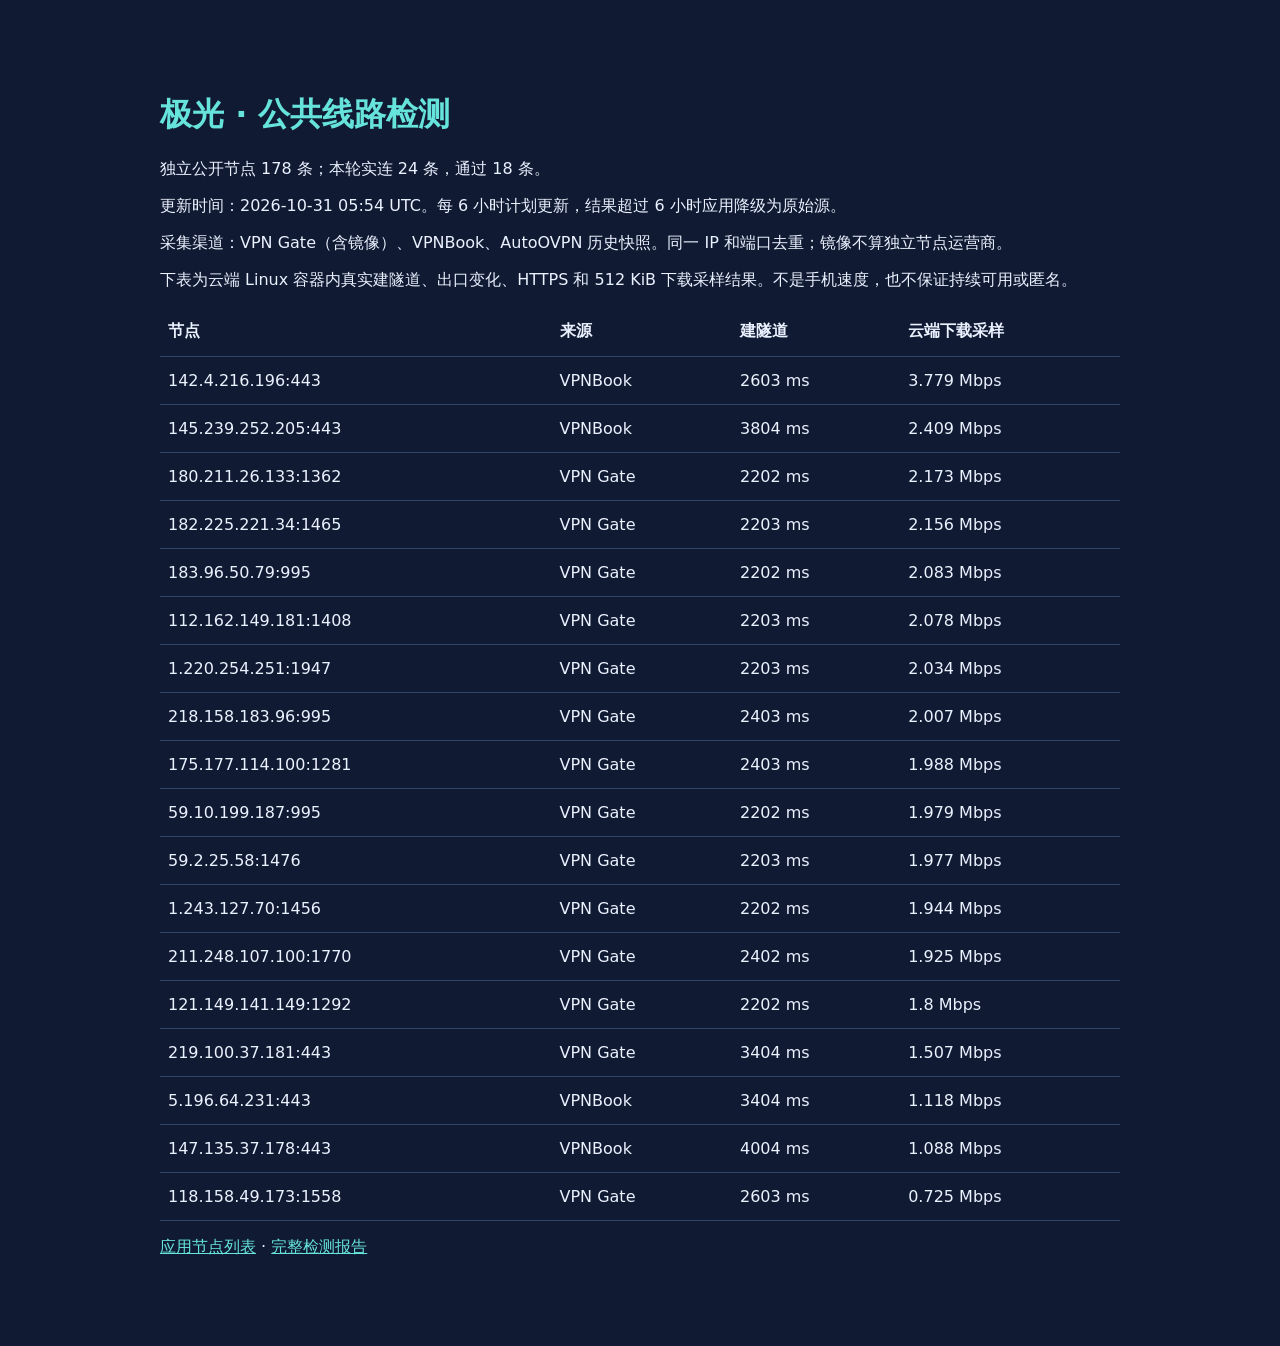
==== commit 0711365d: "Refresh measured public node feed" ====
--- a/index.html
+++ b/index.html
@@ -1,2 +1,2 @@
 <!doctype html><html lang="zh-CN"><meta charset="utf-8"><meta name="viewport" content="width=device-width,initial-scale=1"><title>极光 · 公共线路检测</title>
-<style>body{font:16px system-ui;background:#101a32;color:#eaf1ff;max-width:960px;margin:48px auto;padding:24px}h1{color:#66e3db}table{width:100%;border-collapse:collapse}th,td{text-align:left;padding:14px 8px;border-bottom:1px solid #334564}a{color:#66e3db}small{color:#b2c4df}</style><h1>极光 · 公共线路检测</h1><p>独立公开节点 176 条；本轮实连 24 条，通过 15 条。</p><p>更新时间：2026-10-30 13:05 UTC。每 6 小时计划更新，结果超过 6 小时应用降级为原始源。</p><p>采集渠道：VPN Gate（含镜像）、VPNBook、AutoOVPN 历史快照。同一 IP 和端口去重；镜像不算独立节点运营商。</p><p>下表为云端 Linux 容器内真实建隧道、出口变化、HTTPS 和 512 KiB 下载采样结果。不是手机速度，也不保证持续可用或匿名。</p><table><thead><tr><th>节点</th><th>来源</th><th>建隧道</th><th>云端下载采样</th></tr></thead><tbody><tr><td>147.135.15.16:443</td><td>VPNBook</td><td>3005 ms</td><td>12.317 Mbps</td></tr><tr><td>142.4.216.196:443</td><td>VPNBook</td><td>2604 ms</td><td>8.097 Mbps</td></tr><tr><td>5.196.64.231:443</td><td>VPNBook</td><td>2804 ms</td><td>3.18 Mbps</td></tr><tr><td>220.150.59.214:1424</td><td>VPN Gate</td><td>2204 ms</td><td>2.308 Mbps</td></tr><tr><td>131.147.49.78:1689</td><td>VPN Gate</td><td>2204 ms</td><td>2.172 Mbps</td></tr><tr><td>121.103.218.83:1555</td><td>VPN Gate</td><td>2003 ms</td><td>2.13 Mbps</td></tr><tr><td>220.79.186.206:995</td><td>VPN Gate</td><td>2204 ms</td><td>2.043 Mbps</td></tr><tr><td>61.41.230.185:1657</td><td>VPN Gate</td><td>2404 ms</td><td>2.003 Mbps</td></tr><tr><td>211.200.84.131:995</td><td>VPN Gate</td><td>2404 ms</td><td>1.858 Mbps</td></tr><tr><td>77.75.9.31:1573</td><td>VPN Gate</td><td>2203 ms</td><td>1.84 Mbps</td></tr><tr><td>203.229.91.15:1949</td><td>VPN Gate</td><td>2204 ms</td><td>1.822 Mbps</td></tr><tr><td>183.99.109.76:1737</td><td>VPN Gate</td><td>2404 ms</td><td>1.624 Mbps</td></tr><tr><td>45.146.152.74:1583</td><td>VPN Gate</td><td>2604 ms</td><td>1.287 Mbps</td></tr><tr><td>145.239.255.68:443</td><td>VPNBook</td><td>4407 ms</td><td>1.077 Mbps</td></tr><tr><td>182.170.104.77:1968</td><td>VPN Gate</td><td>2405 ms</td><td>1.006 Mbps</td></tr></tbody></table><p><a href="nodes.csv">应用节点列表</a> · <a href="status.json">完整检测报告</a></p></html>+<style>body{font:16px system-ui;background:#101a32;color:#eaf1ff;max-width:960px;margin:48px auto;padding:24px}h1{color:#66e3db}table{width:100%;border-collapse:collapse}th,td{text-align:left;padding:14px 8px;border-bottom:1px solid #334564}a{color:#66e3db}small{color:#b2c4df}</style><h1>极光 · 公共线路检测</h1><p>独立公开节点 178 条；本轮实连 24 条，通过 18 条。</p><p>更新时间：2026-10-31 05:54 UTC。每 6 小时计划更新，结果超过 6 小时应用降级为原始源。</p><p>采集渠道：VPN Gate（含镜像）、VPNBook、AutoOVPN 历史快照。同一 IP 和端口去重；镜像不算独立节点运营商。</p><p>下表为云端 Linux 容器内真实建隧道、出口变化、HTTPS 和 512 KiB 下载采样结果。不是手机速度，也不保证持续可用或匿名。</p><table><thead><tr><th>节点</th><th>来源</th><th>建隧道</th><th>云端下载采样</th></tr></thead><tbody><tr><td>142.4.216.196:443</td><td>VPNBook</td><td>2603 ms</td><td>3.779 Mbps</td></tr><tr><td>145.239.252.205:443</td><td>VPNBook</td><td>3804 ms</td><td>2.409 Mbps</td></tr><tr><td>180.211.26.133:1362</td><td>VPN Gate</td><td>2202 ms</td><td>2.173 Mbps</td></tr><tr><td>182.225.221.34:1465</td><td>VPN Gate</td><td>2203 ms</td><td>2.156 Mbps</td></tr><tr><td>183.96.50.79:995</td><td>VPN Gate</td><td>2202 ms</td><td>2.083 Mbps</td></tr><tr><td>112.162.149.181:1408</td><td>VPN Gate</td><td>2203 ms</td><td>2.078 Mbps</td></tr><tr><td>1.220.254.251:1947</td><td>VPN Gate</td><td>2203 ms</td><td>2.034 Mbps</td></tr><tr><td>218.158.183.96:995</td><td>VPN Gate</td><td>2403 ms</td><td>2.007 Mbps</td></tr><tr><td>175.177.114.100:1281</td><td>VPN Gate</td><td>2403 ms</td><td>1.988 Mbps</td></tr><tr><td>59.10.199.187:995</td><td>VPN Gate</td><td>2202 ms</td><td>1.979 Mbps</td></tr><tr><td>59.2.25.58:1476</td><td>VPN Gate</td><td>2203 ms</td><td>1.977 Mbps</td></tr><tr><td>1.243.127.70:1456</td><td>VPN Gate</td><td>2202 ms</td><td>1.944 Mbps</td></tr><tr><td>211.248.107.100:1770</td><td>VPN Gate</td><td>2402 ms</td><td>1.925 Mbps</td></tr><tr><td>121.149.141.149:1292</td><td>VPN Gate</td><td>2202 ms</td><td>1.8 Mbps</td></tr><tr><td>219.100.37.181:443</td><td>VPN Gate</td><td>3404 ms</td><td>1.507 Mbps</td></tr><tr><td>5.196.64.231:443</td><td>VPNBook</td><td>3404 ms</td><td>1.118 Mbps</td></tr><tr><td>147.135.37.178:443</td><td>VPNBook</td><td>4004 ms</td><td>1.088 Mbps</td></tr><tr><td>118.158.49.173:1558</td><td>VPN Gate</td><td>2603 ms</td><td>0.725 Mbps</td></tr></tbody></table><p><a href="nodes.csv">应用节点列表</a> · <a href="status.json">完整检测报告</a></p></html>
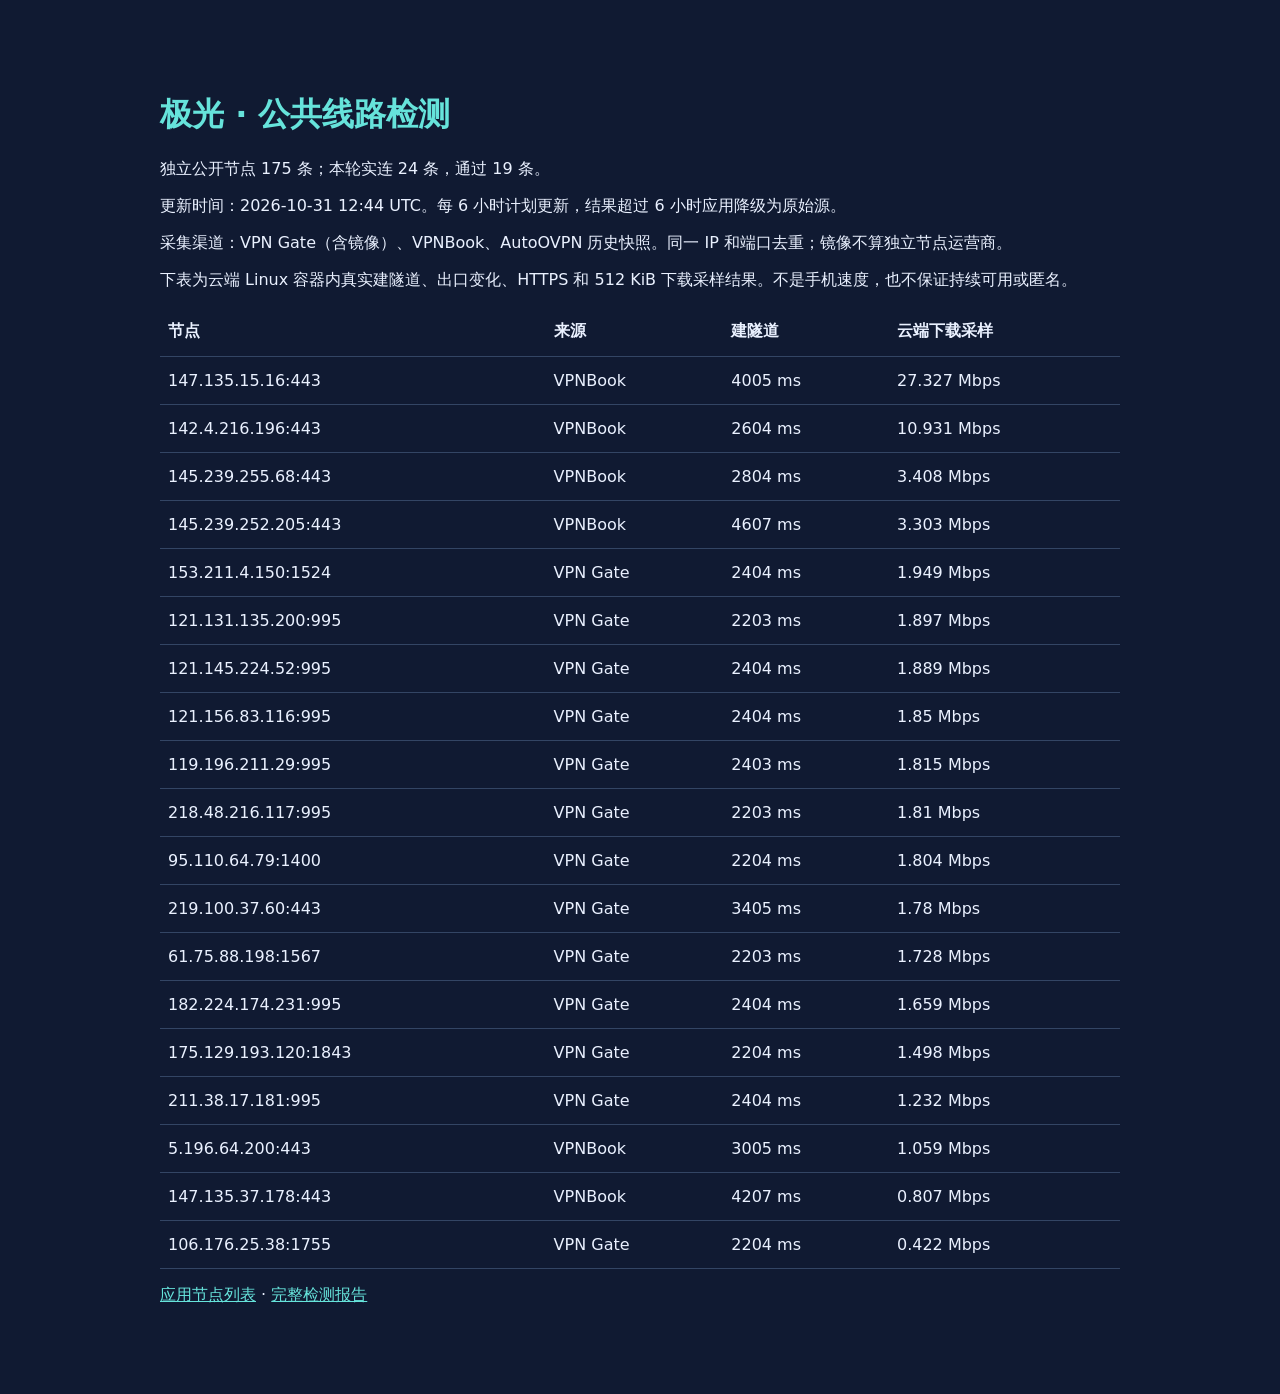
==== commit e34e5d36: "Refresh measured public node feed" ====
--- a/index.html
+++ b/index.html
@@ -1,2 +1,2 @@
 <!doctype html><html lang="zh-CN"><meta charset="utf-8"><meta name="viewport" content="width=device-width,initial-scale=1"><title>极光 · 公共线路检测</title>
-<style>body{font:16px system-ui;background:#101a32;color:#eaf1ff;max-width:960px;margin:48px auto;padding:24px}h1{color:#66e3db}table{width:100%;border-collapse:collapse}th,td{text-align:left;padding:14px 8px;border-bottom:1px solid #334564}a{color:#66e3db}small{color:#b2c4df}</style><h1>极光 · 公共线路检测</h1><p>独立公开节点 178 条；本轮实连 24 条，通过 18 条。</p><p>更新时间：2026-10-31 05:54 UTC。每 6 小时计划更新，结果超过 6 小时应用降级为原始源。</p><p>采集渠道：VPN Gate（含镜像）、VPNBook、AutoOVPN 历史快照。同一 IP 和端口去重；镜像不算独立节点运营商。</p><p>下表为云端 Linux 容器内真实建隧道、出口变化、HTTPS 和 512 KiB 下载采样结果。不是手机速度，也不保证持续可用或匿名。</p><table><thead><tr><th>节点</th><th>来源</th><th>建隧道</th><th>云端下载采样</th></tr></thead><tbody><tr><td>142.4.216.196:443</td><td>VPNBook</td><td>2603 ms</td><td>3.779 Mbps</td></tr><tr><td>145.239.252.205:443</td><td>VPNBook</td><td>3804 ms</td><td>2.409 Mbps</td></tr><tr><td>180.211.26.133:1362</td><td>VPN Gate</td><td>2202 ms</td><td>2.173 Mbps</td></tr><tr><td>182.225.221.34:1465</td><td>VPN Gate</td><td>2203 ms</td><td>2.156 Mbps</td></tr><tr><td>183.96.50.79:995</td><td>VPN Gate</td><td>2202 ms</td><td>2.083 Mbps</td></tr><tr><td>112.162.149.181:1408</td><td>VPN Gate</td><td>2203 ms</td><td>2.078 Mbps</td></tr><tr><td>1.220.254.251:1947</td><td>VPN Gate</td><td>2203 ms</td><td>2.034 Mbps</td></tr><tr><td>218.158.183.96:995</td><td>VPN Gate</td><td>2403 ms</td><td>2.007 Mbps</td></tr><tr><td>175.177.114.100:1281</td><td>VPN Gate</td><td>2403 ms</td><td>1.988 Mbps</td></tr><tr><td>59.10.199.187:995</td><td>VPN Gate</td><td>2202 ms</td><td>1.979 Mbps</td></tr><tr><td>59.2.25.58:1476</td><td>VPN Gate</td><td>2203 ms</td><td>1.977 Mbps</td></tr><tr><td>1.243.127.70:1456</td><td>VPN Gate</td><td>2202 ms</td><td>1.944 Mbps</td></tr><tr><td>211.248.107.100:1770</td><td>VPN Gate</td><td>2402 ms</td><td>1.925 Mbps</td></tr><tr><td>121.149.141.149:1292</td><td>VPN Gate</td><td>2202 ms</td><td>1.8 Mbps</td></tr><tr><td>219.100.37.181:443</td><td>VPN Gate</td><td>3404 ms</td><td>1.507 Mbps</td></tr><tr><td>5.196.64.231:443</td><td>VPNBook</td><td>3404 ms</td><td>1.118 Mbps</td></tr><tr><td>147.135.37.178:443</td><td>VPNBook</td><td>4004 ms</td><td>1.088 Mbps</td></tr><tr><td>118.158.49.173:1558</td><td>VPN Gate</td><td>2603 ms</td><td>0.725 Mbps</td></tr></tbody></table><p><a href="nodes.csv">应用节点列表</a> · <a href="status.json">完整检测报告</a></p></html>+<style>body{font:16px system-ui;background:#101a32;color:#eaf1ff;max-width:960px;margin:48px auto;padding:24px}h1{color:#66e3db}table{width:100%;border-collapse:collapse}th,td{text-align:left;padding:14px 8px;border-bottom:1px solid #334564}a{color:#66e3db}small{color:#b2c4df}</style><h1>极光 · 公共线路检测</h1><p>独立公开节点 175 条；本轮实连 24 条，通过 19 条。</p><p>更新时间：2026-10-31 12:44 UTC。每 6 小时计划更新，结果超过 6 小时应用降级为原始源。</p><p>采集渠道：VPN Gate（含镜像）、VPNBook、AutoOVPN 历史快照。同一 IP 和端口去重；镜像不算独立节点运营商。</p><p>下表为云端 Linux 容器内真实建隧道、出口变化、HTTPS 和 512 KiB 下载采样结果。不是手机速度，也不保证持续可用或匿名。</p><table><thead><tr><th>节点</th><th>来源</th><th>建隧道</th><th>云端下载采样</th></tr></thead><tbody><tr><td>147.135.15.16:443</td><td>VPNBook</td><td>4005 ms</td><td>27.327 Mbps</td></tr><tr><td>142.4.216.196:443</td><td>VPNBook</td><td>2604 ms</td><td>10.931 Mbps</td></tr><tr><td>145.239.255.68:443</td><td>VPNBook</td><td>2804 ms</td><td>3.408 Mbps</td></tr><tr><td>145.239.252.205:443</td><td>VPNBook</td><td>4607 ms</td><td>3.303 Mbps</td></tr><tr><td>153.211.4.150:1524</td><td>VPN Gate</td><td>2404 ms</td><td>1.949 Mbps</td></tr><tr><td>121.131.135.200:995</td><td>VPN Gate</td><td>2203 ms</td><td>1.897 Mbps</td></tr><tr><td>121.145.224.52:995</td><td>VPN Gate</td><td>2404 ms</td><td>1.889 Mbps</td></tr><tr><td>121.156.83.116:995</td><td>VPN Gate</td><td>2404 ms</td><td>1.85 Mbps</td></tr><tr><td>119.196.211.29:995</td><td>VPN Gate</td><td>2403 ms</td><td>1.815 Mbps</td></tr><tr><td>218.48.216.117:995</td><td>VPN Gate</td><td>2203 ms</td><td>1.81 Mbps</td></tr><tr><td>95.110.64.79:1400</td><td>VPN Gate</td><td>2204 ms</td><td>1.804 Mbps</td></tr><tr><td>219.100.37.60:443</td><td>VPN Gate</td><td>3405 ms</td><td>1.78 Mbps</td></tr><tr><td>61.75.88.198:1567</td><td>VPN Gate</td><td>2203 ms</td><td>1.728 Mbps</td></tr><tr><td>182.224.174.231:995</td><td>VPN Gate</td><td>2404 ms</td><td>1.659 Mbps</td></tr><tr><td>175.129.193.120:1843</td><td>VPN Gate</td><td>2204 ms</td><td>1.498 Mbps</td></tr><tr><td>211.38.17.181:995</td><td>VPN Gate</td><td>2404 ms</td><td>1.232 Mbps</td></tr><tr><td>5.196.64.200:443</td><td>VPNBook</td><td>3005 ms</td><td>1.059 Mbps</td></tr><tr><td>147.135.37.178:443</td><td>VPNBook</td><td>4207 ms</td><td>0.807 Mbps</td></tr><tr><td>106.176.25.38:1755</td><td>VPN Gate</td><td>2204 ms</td><td>0.422 Mbps</td></tr></tbody></table><p><a href="nodes.csv">应用节点列表</a> · <a href="status.json">完整检测报告</a></p></html>
